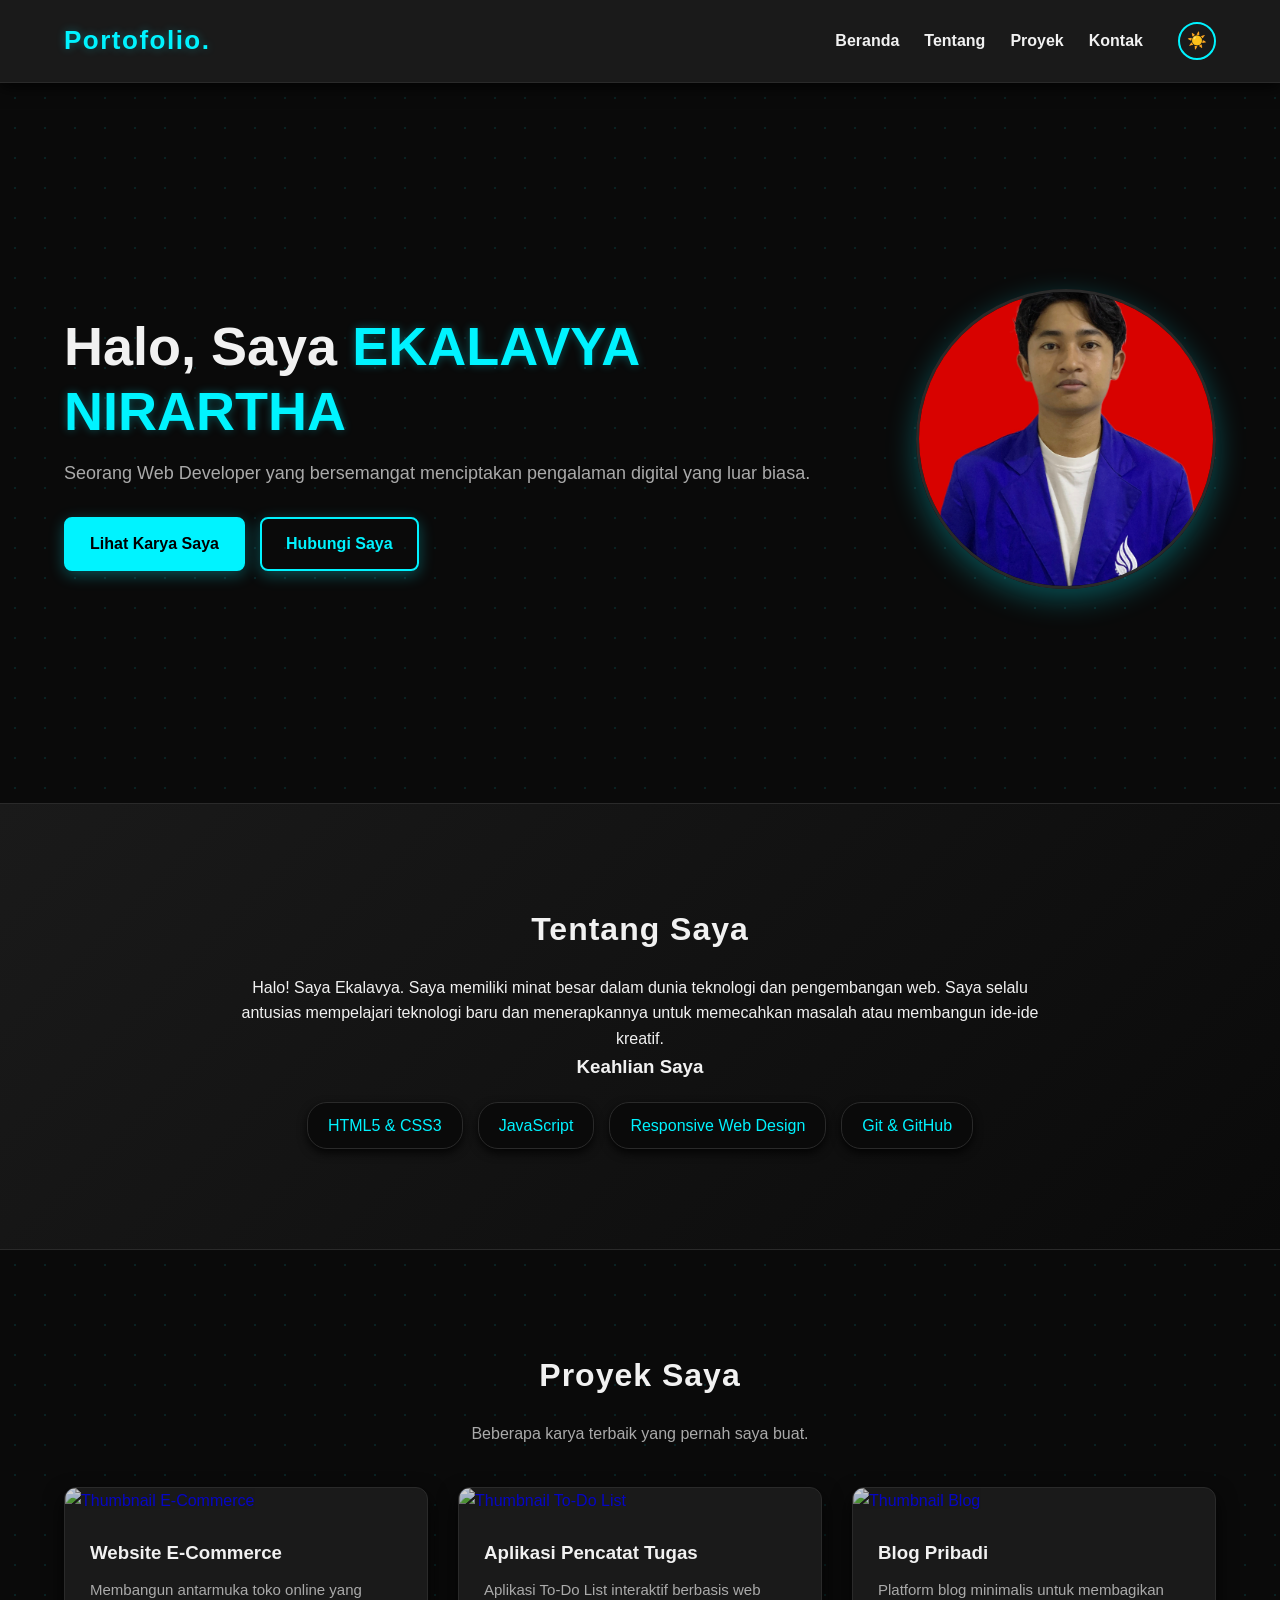
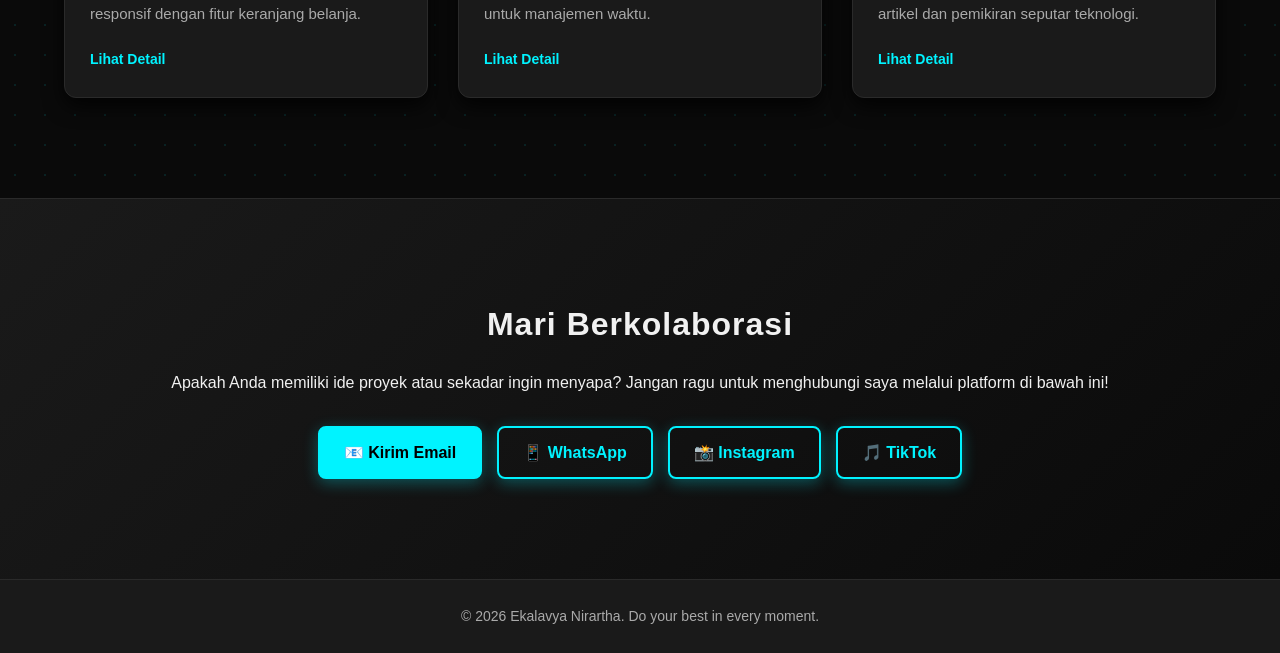
==== index.html @ dc91cb6e "Add files via upload Test awal program" ====
<!DOCTYPE html>
<html lang="id">

<head>
    <meta charset="UTF-8">
    <meta name="viewport" content="width=device-width, initial-scale=1.0">
    <title>Portofolio | Ekalavya Nirartha</title>
    <link rel="stylesheet" href="style.css">
</head>

<body>

    <header>
        <div class="logo">Portofolio.</div>

        <nav>
            <ul>
                <li><a href="#beranda">Beranda</a></li>
                <li><a href="#tentang">Tentang</a></li>
                <li><a href="#proyek">Proyek</a></li>
                <li><a href="#kontak">Kontak</a></li>
                <li><button id="theme-toggle" class="theme-btn">☀️</button></li>
            </ul>
        </nav>
    </header>

    <section id="beranda" class="hero">
        <div class="hero-content">
            <h1>Halo, Saya <span class="highlight">EKALAVYA NIRARTHA</span></h1>
            <p class="subtitle">Seorang Web Developer yang bersemangat menciptakan pengalaman digital yang luar biasa.
            </p>
            <div class="hero-buttons">
                <a href="#proyek" class="btn">Lihat Karya Saya</a>
                <a href="#kontak" class="btn btn-outline">Hubungi Saya</a>
            </div>
        </div>
        <div class="hero-image">
            <img src="Ekalavya.JPEG" alt="Foto Profil Ekalavya">
        </div>
    </section>

    <section id="tentang">
        <h2>Tentang Saya</h2>
        <div class="about-content">
            <p>Halo! Saya Ekalavya. Saya memiliki minat besar dalam dunia teknologi dan pengembangan web. Saya selalu
                antusias mempelajari teknologi baru dan menerapkannya untuk memecahkan masalah atau membangun ide-ide
                kreatif.</p>

            <h3>Keahlian Saya</h3>
            <ul class="skills-list">
                <li>HTML5 & CSS3</li>
                <li>JavaScript</li>
                <li>Responsive Web Design</li>
                <li>Git & GitHub</li>
            </ul>
        </div>
    </section>

    <section id="proyek">
        <h2>Proyek Saya</h2>
        <p class="section-subtitle">Beberapa karya terbaik yang pernah saya buat.</p>
        <div class="project-grid">
            
            <a href="proyek1.html" class="project-card">
                <img src="https://images.unsplash.com/photo-1556742049-0cfed4f6a45d?ixlib=rb-4.0.3&auto=format&fit=crop&w=400&h=200&q=80" alt="Thumbnail E-Commerce" class="project-img">
                <div class="project-info">
                    <h3>Website E-Commerce</h3>
                    <p>Membangun antarmuka toko online yang responsif dengan fitur keranjang belanja.</p>
                    <span class="btn-small">Lihat Detail</span>
                </div>
            </a>

            <a href="proyek2.html" class="project-card">
                <img src="https://images.unsplash.com/photo-1484480974693-6ca0a78fb36b?ixlib=rb-4.0.3&auto=format&fit=crop&w=400&h=200&q=80" alt="Thumbnail To-Do List" class="project-img">
                <div class="project-info">
                    <h3>Aplikasi Pencatat Tugas</h3>
                    <p>Aplikasi To-Do List interaktif berbasis web untuk manajemen waktu.</p>
                    <span class="btn-small">Lihat Detail</span>
                </div>
            </a>

            <a href="proyek3.html" class="project-card">
                <img src="https://images.unsplash.com/photo-1499750310107-5fef28a66643?ixlib=rb-4.0.3&auto=format&fit=crop&w=400&h=200&q=80" alt="Thumbnail Blog" class="project-img">
                <div class="project-info">
                    <h3>Blog Pribadi</h3>
                    <p>Platform blog minimalis untuk membagikan artikel dan pemikiran seputar teknologi.</p>
                    <span class="btn-small">Lihat Detail</span>
                </div>
            </a>

        </div>
    </section>

    <section id="kontak">
        <h2>Mari Berkolaborasi</h2>
        <p>Apakah Anda memiliki ide proyek atau sekadar ingin menyapa? Jangan ragu untuk menghubungi saya melalui platform di bawah ini!</p>
        
        <div class="contact-links">
            <a href="https://mail.google.com/mail/?view=cm&fs=1&to=arthamuz@gmail.com" target="_blank" class="btn">📧 Kirim Email</a>
            
            <a href="https://wa.me/6283139369052" target="_blank" class="btn btn-outline">📱 WhatsApp</a>
            <a href="https://instagram.com/arrthaaa" target="_blank" class="btn btn-outline">📸 Instagram</a>
            <a href="https://tiktok.com/@arthuruhaha" target="_blank" class="btn btn-outline">🎵 TikTok</a>
        </div>
    </section>

    <footer>
        <p>&copy; 2026 Ekalavya Nirartha. Do your best in every moment.</p>
    </footer>
    <script>
        const themeToggle = document.getElementById('theme-toggle');
        const body = document.body;

        // Cek apakah sebelumnya pengguna sudah memilih light mode di browser mereka
        if (localStorage.getItem('theme') === 'light') {
            body.classList.add('light-mode');
            themeToggle.textContent = '🌙'; // Hanya tampilkan ikon bulan
        } else {
            themeToggle.textContent = '☀️'; // Hanya tampilkan ikon matahari
        }

        // Fungsi saat tombol diklik
        themeToggle.addEventListener('click', () => {
            body.classList.toggle('light-mode');

            if (body.classList.contains('light-mode')) {
                localStorage.setItem('theme', 'light');
                themeToggle.textContent = '🌙';
            } else {
                localStorage.setItem('theme', 'dark');
                themeToggle.textContent = '☀️';
            }
        });
    </script>
</body>

</html>
</body>

</html>
---- style.css ----
/* --- Variabel Warna Default (Dark Mode - Biru Neon) --- */
:root {
    --primary-color: #00f3ff;
    --primary-hover: #00c4cc;
    --text-color: #f1f1f1;
    --text-light: #aaaaaa;
    --bg-color: #0a0a0a;
    --bg-surface: #1a1a1a;
    --border-color: #2a2a2a;
    --shadow-color: rgba(0, 0, 0, 0.8);
    --glow-color: rgba(0, 243, 255, 0.3);
    --btn-text: #000;

    /* Latar belakang kustom elegan */
    --bg-pattern: radial-gradient(rgba(0, 243, 255, 0.1) 1px, transparent 1px);
    --bg-gradient: linear-gradient(135deg, #1a1a1a 0%, #0a0a0a 100%);
}

/* --- Variabel Warna saat Light Mode aktif --- */
body.light-mode {
    --primary-color: #007BFF;
    --primary-hover: #0056b3;
    --text-color: #333333;
    --text-light: #666666;
    --bg-color: #f4f7f6;
    --bg-surface: #ffffff;
    --border-color: #e0e0e0;
    --shadow-color: rgba(0, 0, 0, 0.08);
    --glow-color: rgba(0, 123, 255, 0.2);
    --btn-text: #ffffff;

    /* Latar belakang kustom elegan untuk light mode */
    --bg-pattern: radial-gradient(rgba(0, 123, 255, 0.15) 1px, transparent 1px);
    --bg-gradient: linear-gradient(135deg, #ffffff 0%, #eef2f5 100%);
}

/* Mengatur font, margin bawaan, dan scroll */
html {
    scroll-behavior: smooth;
}

* {
    margin: 0;
    padding: 0;
    box-sizing: border-box;
    font-family: 'Segoe UI', Tahoma, Geneva, Verdana, sans-serif;
}

body {
    line-height: 1.6;
    color: var(--text-color);
    background-color: var(--bg-color);
    transition: background-color 0.5s ease, color 0.5s ease;
    /* Transisi mulus saat ganti mode */
}

/* --- Navigasi --- */
header {
    background-color: var(--bg-surface);
    padding: 20px 5%;
    display: flex;
    justify-content: space-between;
    /* Mendorong logo ke kiri, menu ke kanan */
    align-items: center;
    box-shadow: 0 4px 15px var(--shadow-color);
    position: sticky;
    top: 0;
    z-index: 1000;
    border-bottom: 1px solid var(--border-color);
    transition: background-color 0.5s ease;
}

.logo {
    font-size: 26px;
    font-weight: 800;
    color: var(--primary-color);
    letter-spacing: 1.5px;
    text-shadow: 0 0 10px var(--glow-color);
}

nav ul {
    list-style: none;
    display: flex;
    align-items: center;
    /* Memastikan teks dan tombol sejajar secara vertikal */
    gap: 25px;
    /* Jarak antar menu */
}

nav ul li a {
    text-decoration: none;
    color: var(--text-color);
    font-weight: 600;
    transition: color 0.3s ease, text-shadow 0.3s ease;
}

nav ul li a:hover {
    color: var(--primary-color);
    text-shadow: 0 0 8px var(--glow-color);
}

/* --- Tombol Pengalih Tema (Hanya Ikon) --- */
.theme-btn {
    background: transparent;
    border: 2px solid var(--primary-color);
    color: var(--text-color);
    width: 38px;
    /* Ukuran pas agar sejajar dengan teks */
    height: 38px;
    border-radius: 50%;
    cursor: pointer;
    font-size: 16px;
    display: flex;
    align-items: center;
    justify-content: center;
    transition: all 0.3s ease;
    margin-left: 10px;
    /* Memberi sedikit jarak ekstra dari menu Kontak */
}

.theme-btn:hover {
    background: var(--primary-color);
    box-shadow: 0 0 15px var(--glow-color);
    transform: scale(1.1);
}

/* --- Pengaturan Umum Section --- */
section {
    padding: 100px 5%;
    text-align: center;
}

h2 {
    font-size: 32px;
    margin-bottom: 20px;
    color: var(--text-color);
    font-weight: 700;
    letter-spacing: 1px;
}

.section-subtitle {
    color: var(--text-light);
    margin-bottom: 40px;
}

/* --- Tombol (Buttons) Utama --- */
.btn {
    display: inline-block;
    padding: 12px 24px;
    background-color: var(--primary-color);
    color: var(--btn-text);
    text-decoration: none;
    border-radius: 8px;
    font-weight: bold;
    transition: all 0.3s ease;
    border: 2px solid var(--primary-color);
    box-shadow: 0 4px 15px var(--glow-color);
}

.btn:hover {
    background-color: var(--primary-hover);
    border-color: var(--primary-hover);
    transform: translateY(-2px);
    box-shadow: 0 6px 20px var(--glow-color);
}

.btn-outline {
    background-color: transparent;
    color: var(--primary-color);
}

.btn-outline:hover {
    background-color: var(--primary-color);
    color: var(--btn-text);
}

/* --- Beranda (Hero) --- */
.hero {
    background-color: var(--bg-color);
    background-image: var(--bg-pattern);
    /* Menambahkan pola titik */
    background-size: 30px 30px;
    /* Ukuran jarak antar titik */
    display: flex;
    justify-content: space-between;
    align-items: center;
    text-align: left;
    gap: 40px;
    min-height: 80vh;
}

.hero-content {
    flex: 1;
}

.hero-content h1 {
    font-size: 54px;
    line-height: 1.2;
    margin-bottom: 15px;
    font-weight: 800;
}

.highlight {
    color: var(--primary-color);
    text-shadow: 0 0 10px var(--glow-color);
}

.hero-content .subtitle {
    font-size: 18px;
    color: var(--text-light);
    margin-bottom: 30px;
}

.hero-buttons {
    display: flex;
    gap: 15px;
}

.hero-image img {
    width: 300px;
    height: 300px;
    border-radius: 50%;
    object-fit: cover;
    box-shadow: 0 10px 30px var(--glow-color);
    border: 3px solid var(--border-color);
}

/* --- Tentang --- */
#tentang {
    background: var(--bg-gradient);
    /* Menggunakan gradasi halus */
    border-top: 1px solid var(--border-color);
    border-bottom: 1px solid var(--border-color);
    transition: background 0.5s ease, border-color 0.5s ease;
}

.about-content {
    max-width: 800px;
    margin: 0 auto;
    text-align: center;
}

.skills-list {
    display: flex;
    justify-content: center;
    flex-wrap: wrap;
    gap: 15px;
    list-style: none;
    margin-top: 20px;
}

.skills-list li {
    background-color: var(--bg-color);
    padding: 10px 20px;
    border-radius: 20px;
    box-shadow: 0 4px 10px var(--shadow-color);
    font-weight: 500;
    color: var(--primary-color);
    border: 1px solid var(--border-color);
    transition: background-color 0.5s ease;
}

/* --- Proyek --- */
#proyek {
    background-color: var(--bg-color);
    background-image: var(--bg-pattern);
    /* Menggunakan pola titik */
    background-size: 30px 30px;
}

/* --- Grid Proyek --- */
.project-grid {
    display: grid;
    grid-template-columns: repeat(auto-fit, minmax(300px, 1fr));
    gap: 30px;
    margin-top: 30px;
}

.project-card {
    background-color: var(--bg-surface);
    border-radius: 12px;
    overflow: hidden;
    box-shadow: 0 8px 20px var(--shadow-color);
    transition: transform 0.3s ease, box-shadow 0.3s ease, border-color 0.3s ease, background-color 0.5s ease;
    text-align: left;
    border: 1px solid var(--border-color);

    /* Tambahan kode baru di bawah ini */
    display: block;
    text-decoration: none;
    /* Menghilangkan garis bawah bawaan tautan */
    cursor: pointer;
    /* Memastikan kursor menjadi bentuk tangan */
}

.project-card:hover {
    transform: translateY(-10px);
    box-shadow: 0 15px 30px var(--glow-color);
    border-color: var(--primary-color);
}

.project-img {
    width: 100%;
    height: 200px;
    object-fit: cover;
    opacity: 0.8;
    transition: opacity 0.3s ease;
}

.project-card:hover .project-img {
    opacity: 1;
}

.project-info {
    padding: 25px;
}

.project-info h3 {
    margin-bottom: 10px;
    color: var(--text-color);
}

.project-info p {
    color: var(--text-light);
    margin-bottom: 20px;
    font-size: 15px;
}

.btn-small {
    color: var(--primary-color);
    text-decoration: none;
    font-weight: 600;
    font-size: 14px;
}

.btn-small:hover {
    text-decoration: underline;
    color: var(--primary-hover);
}

/* --- Kontak --- */
#kontak {
    background: var(--bg-gradient);
    /* Menggunakan gradasi halus */
    border-top: 1px solid var(--border-color);
    transition: background 0.5s ease, border-color 0.5s ease;
}

.contact-links {
    margin-top: 30px;
    display: flex;
    justify-content: center;
    gap: 15px;
    flex-wrap: wrap;
    /* Tambahan ini penting agar tombol turun ke bawah jika layar sempit */
}

/* --- Footer --- */
footer {
    background-color: var(--bg-surface);
    /* Menyatu dengan desain */
    color: var(--text-light);
    text-align: center;
    padding: 25px;
    font-size: 14px;
    border-top: 1px solid var(--border-color);
    transition: background-color 0.5s ease;
}

/* --- Responsif untuk Layar Kecil (HP) --- */
@media (max-width: 768px) {
    .hero {
        flex-direction: column-reverse;
        text-align: center;
        padding-top: 50px;
    }

    .hero-buttons {
        justify-content: center;
    }

    header {
        flex-direction: column;
        gap: 15px;
        padding: 20px;
    }
}
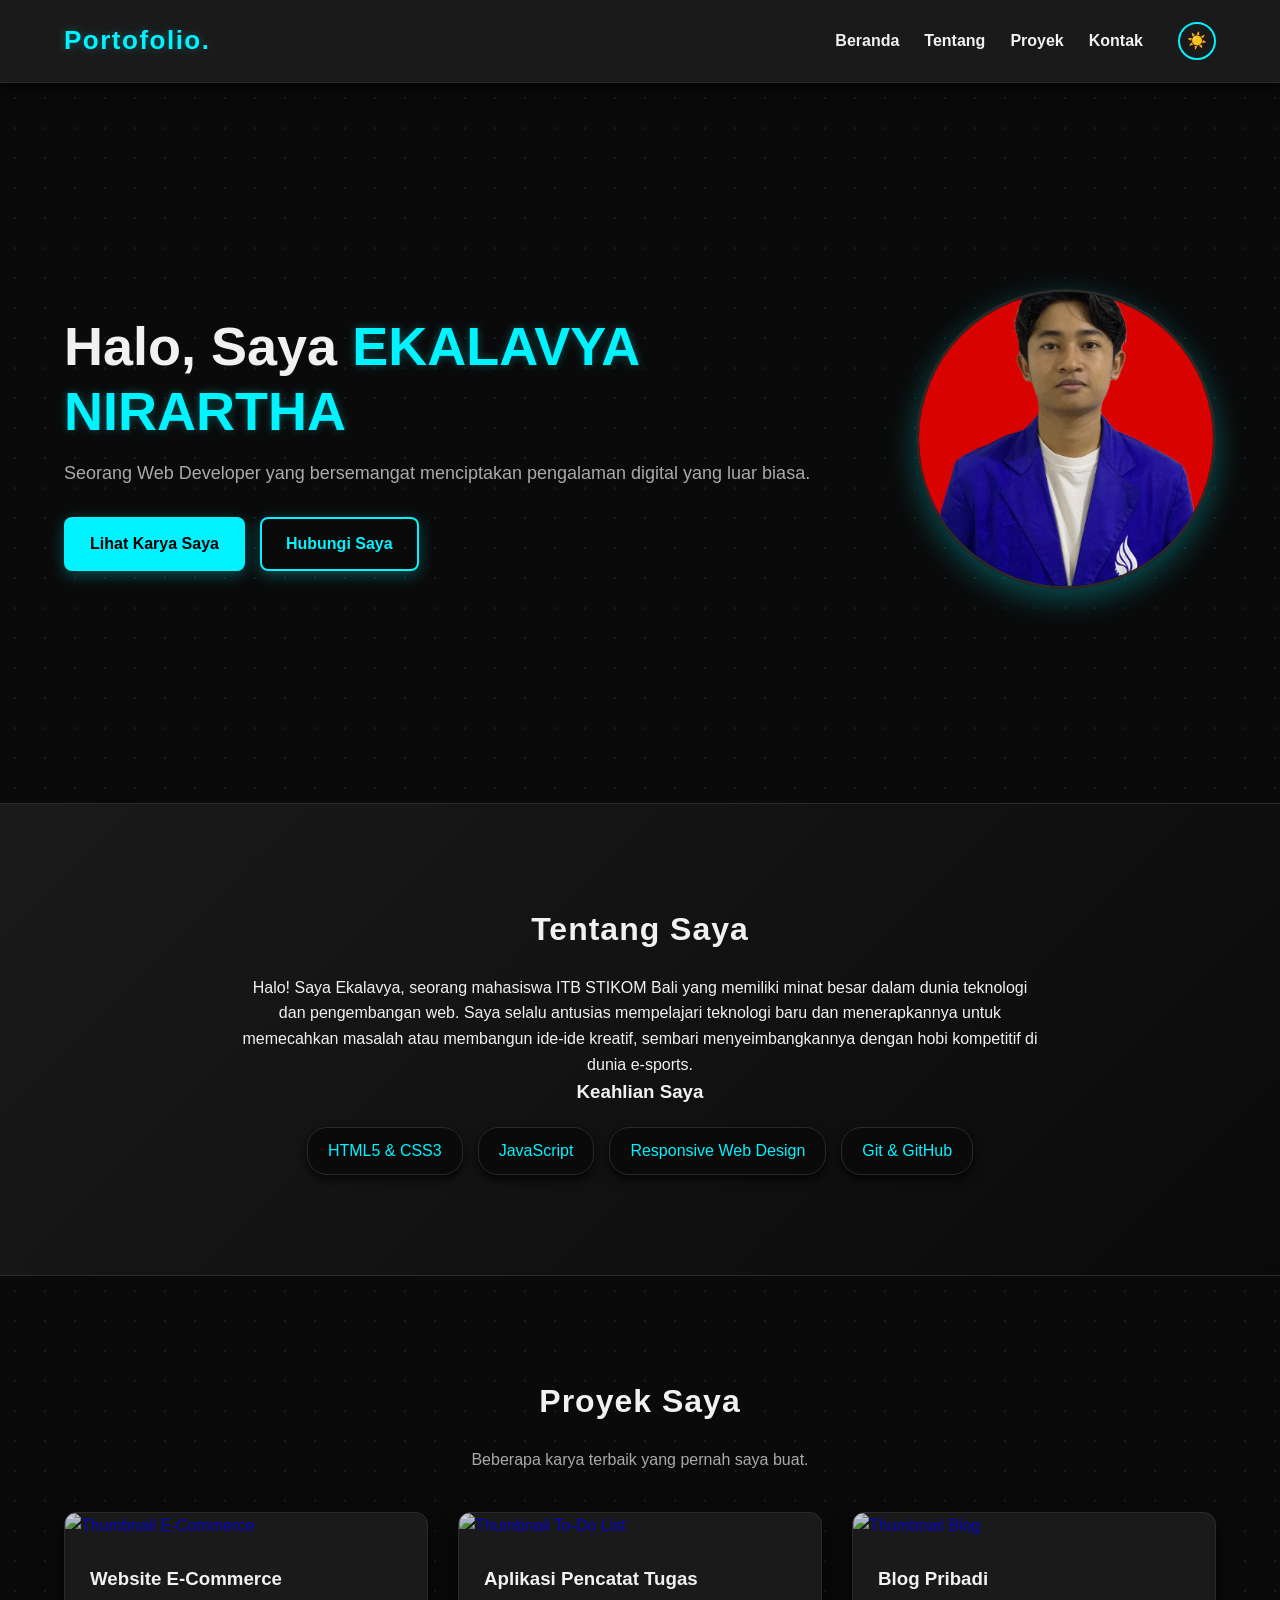
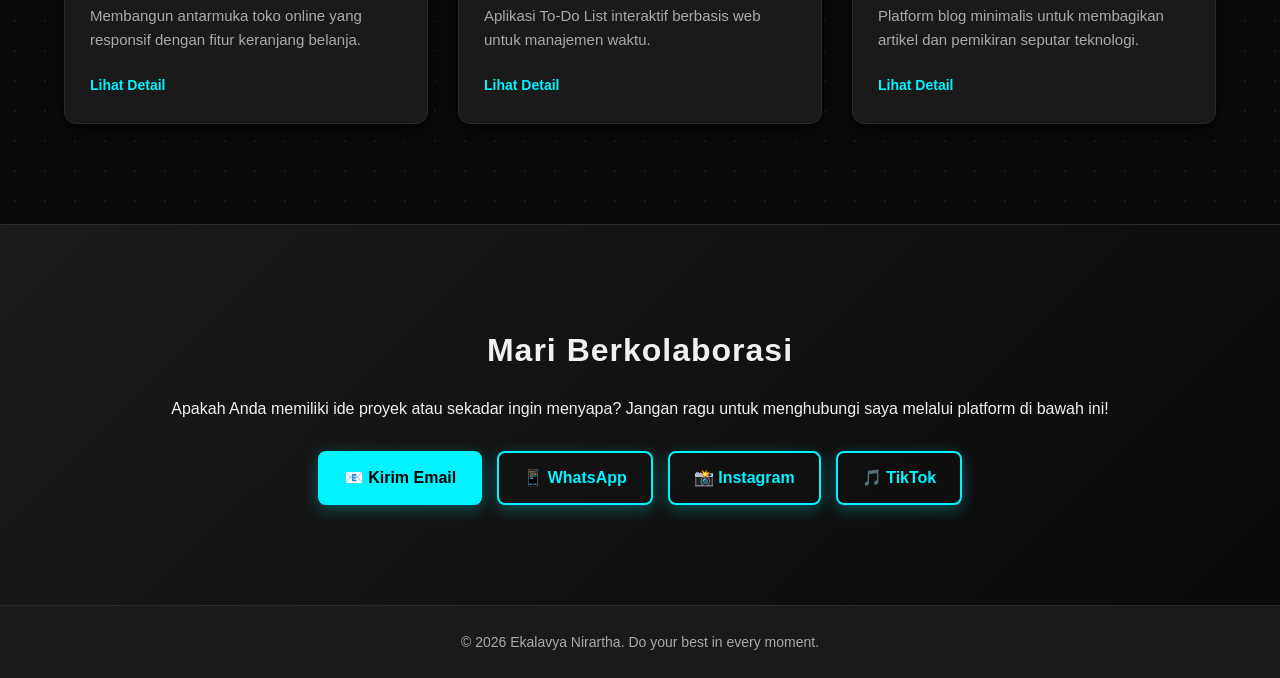
==== commit 3b5e96a1: "Add files via upload Perubahan tampilan agar sesuai di pc atau hp" ====
--- a/index.html
+++ b/index.html
@@ -42,9 +42,7 @@
     <section id="tentang">
         <h2>Tentang Saya</h2>
         <div class="about-content">
-            <p>Halo! Saya Ekalavya. Saya memiliki minat besar dalam dunia teknologi dan pengembangan web. Saya selalu
-                antusias mempelajari teknologi baru dan menerapkannya untuk memecahkan masalah atau membangun ide-ide
-                kreatif.</p>
+            <p>Halo! Saya Ekalavya, seorang mahasiswa ITB STIKOM Bali yang memiliki minat besar dalam dunia teknologi dan pengembangan web. Saya selalu antusias mempelajari teknologi baru dan menerapkannya untuk memecahkan masalah atau membangun ide-ide kreatif, sembari menyeimbangkannya dengan hobi kompetitif di dunia e-sports.</p>
 
             <h3>Keahlian Saya</h3>
             <ul class="skills-list">
--- a/style.css
+++ b/style.css
@@ -367,21 +367,58 @@
     transition: background-color 0.5s ease;
 }
 
-/* --- Responsif untuk Layar Kecil (HP) --- */
+/* --- Responsif untuk Layar Kecil (HP / Tablet) --- */
 @media (max-width: 768px) {
+    /* Mengurangi jarak padding agar layar HP tidak terlalu banyak ruang kosong */
+    section {
+        padding: 60px 5%; 
+    }
+
+    /* Mengecilkan ukuran teks judul */
+    .hero-content h1 {
+        font-size: 36px;
+    }
+    h2 {
+        font-size: 28px;
+    }
+    .hero-content .subtitle {
+        font-size: 16px;
+    }
+
+    /* Menyesuaikan area Beranda (Hero) */
     .hero {
-        flex-direction: column-reverse;
+        flex-direction: column-reverse; /* Teks di bawah, Foto di atas */
         text-align: center;
-        padding-top: 50px;
-    }
-
+        padding-top: 60px;
+    }
     .hero-buttons {
         justify-content: center;
-    }
-
+        flex-wrap: wrap; /* Tombol akan turun jika tidak muat */
+    }
+    
+    /* Mengecilkan ukuran foto profil */
+    .hero-image img {
+        width: 200px;
+        height: 200px;
+    }
+
+    /* Menyesuaikan Navigasi */
     header {
         flex-direction: column;
         gap: 15px;
-        padding: 20px;
+        padding: 15px;
+    }
+    nav ul {
+        flex-wrap: wrap;
+        justify-content: center;
+        gap: 15px;
+    }
+    .theme-btn {
+        margin-left: 0;
+    }
+
+    /* Membuat kartu proyek menjadi 1 kolom penuh ke bawah */
+    .project-grid {
+        grid-template-columns: 1fr; 
     }
 }
